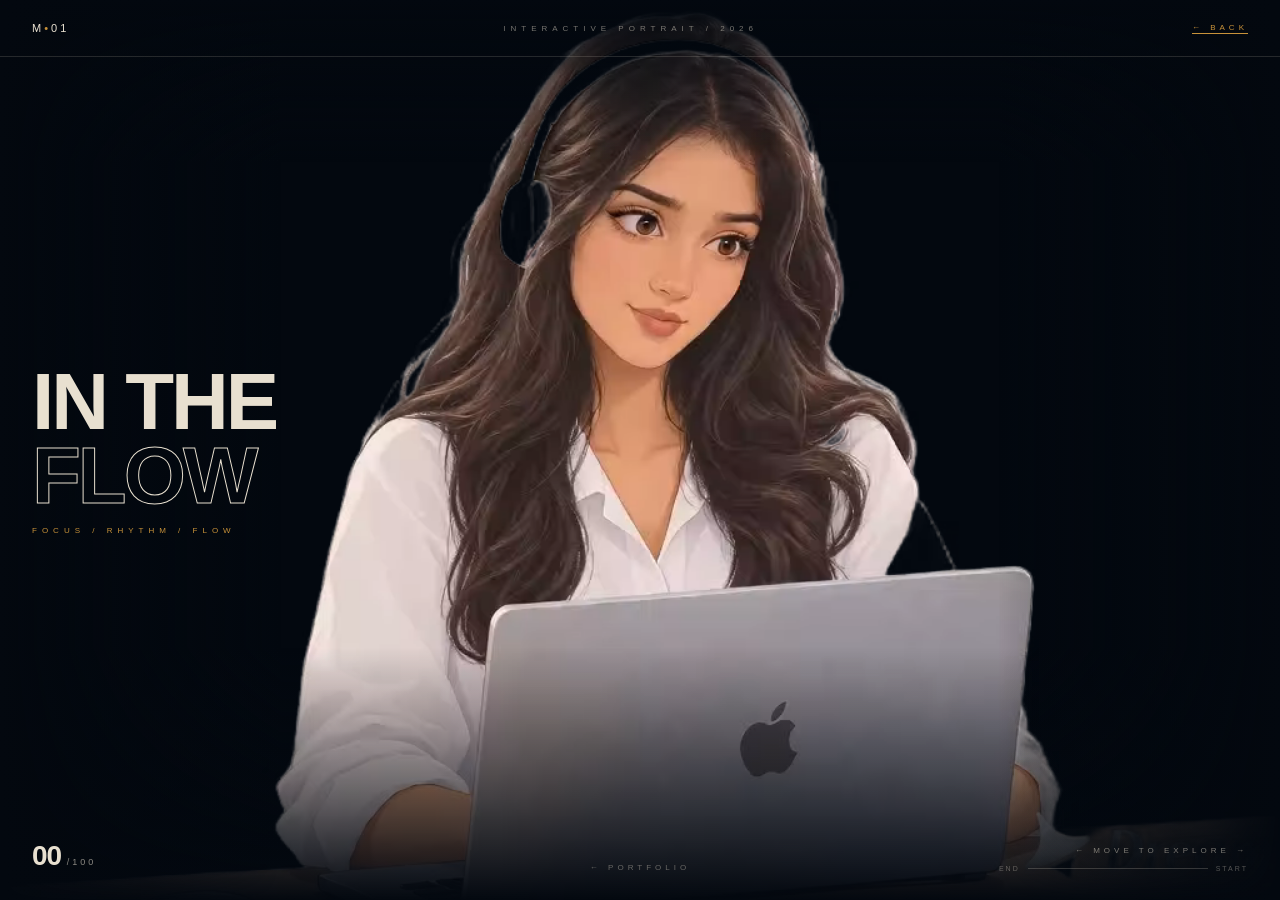
==== film.html @ 6ee55d55 "Add interactive film scrub page" ====
<!DOCTYPE html>
<html lang="en">
<head>
  <meta charset="UTF-8"/>
  <meta name="viewport" content="width=device-width, initial-scale=1.0"/>
  <title>Interactive Portrait — Maram Saidi</title>
  <style>
    *, *::before, *::after { box-sizing: border-box; margin: 0; padding: 0; }

    :root {
      --bg:     #03080f;
      --cream:  #e8e0d0;
      --amber:  #c8923a;
      --border: rgba(232,224,208,0.15);
    }

    html, body {
      width: 100%; height: 100%;
      background: var(--bg);
      color: var(--cream);
      font-family: 'Helvetica Neue', Helvetica, Arial, sans-serif;
      overflow: hidden;
      user-select: none;
      -webkit-user-select: none;
    }

    /* ── LOADER ── */
    #loader {
      position: fixed; inset: 0; z-index: 100;
      background: var(--bg);
      display: flex; flex-direction: column;
      align-items: center; justify-content: center; gap: 18px;
      transition: opacity 0.8s ease;
    }
    #loader.hidden { opacity: 0; pointer-events: none; }
    .loader-label {
      font-size: 9px; letter-spacing: 4px; text-transform: uppercase;
      color: var(--amber);
    }
    .loader-bar-track {
      width: 180px; height: 1px;
      background: rgba(232,224,208,0.2);
      position: relative; overflow: hidden;
    }
    .loader-bar-fill {
      position: absolute; inset: 0;
      background: var(--amber);
      transform: scaleX(0); transform-origin: left;
      animation: loaderPulse 1.4s ease-in-out infinite;
    }
    @keyframes loaderPulse {
      0%   { transform: scaleX(0) translateX(0); }
      50%  { transform: scaleX(0.6) translateX(40%); }
      100% { transform: scaleX(0) translateX(200%); }
    }
    @media (prefers-reduced-motion: reduce) {
      .loader-bar-fill { animation: none; transform: scaleX(0.5); }
    }

    /* ── SECTION ── */
    #film-section {
      position: relative;
      width: 100vw; height: 100vh;
      overflow: hidden;
      cursor: ew-resize;
      touch-action: none;
    }

    /* ── VIDEO ── */
    .hero-film {
      position: absolute; inset: 0;
      width: 100%; height: 100%;
      object-fit: cover;
      object-position: center;
      opacity: 0;
      transition: opacity 0.8s ease;
      display: block;
    }
    .hero-film.ready { opacity: 1; }
    @media (prefers-reduced-motion: reduce) {
      .hero-film { transition: none; }
    }

    /* ── VIGNETTE ── */
    .vignette {
      position: absolute; inset: 0; pointer-events: none; z-index: 2;
      background:
        linear-gradient(to right,  var(--bg) 0%, transparent 22%, transparent 78%, var(--bg) 100%),
        linear-gradient(to bottom, var(--bg) 0%, transparent 18%, transparent 72%, var(--bg) 100%);
    }

    /* ── HEADER ── */
    header {
      position: absolute; top: 0; left: 0; right: 0;
      z-index: 10;
      display: flex; align-items: center; justify-content: space-between;
      padding: 22px 32px;
      border-bottom: 1px solid var(--border);
    }
    .h-logo {
      font-size: 11px; letter-spacing: 3px; font-weight: 500;
      color: var(--cream);
    }
    .h-logo span { color: var(--amber); }
    .h-center {
      font-size: 8px; letter-spacing: 5px; text-transform: uppercase;
      color: rgba(232,224,208,0.5);
    }
    .h-link {
      font-size: 8px; letter-spacing: 4px; text-transform: uppercase;
      color: var(--amber); text-decoration: none;
      border-bottom: 1px solid var(--amber);
      padding-bottom: 1px;
      transition: opacity 0.2s;
    }
    .h-link:hover { opacity: 0.7; }

    /* ── TITLE (left) ── */
    .title-block {
      position: absolute; left: 32px; top: 50%;
      transform: translateY(-50%);
      z-index: 10;
    }
    .title-main {
      font-size: clamp(42px, 7vw, 80px);
      font-weight: 900;
      letter-spacing: -3px;
      line-height: 0.92;
      text-transform: uppercase;
    }
    .title-main .outline {
      -webkit-text-stroke: 1px var(--cream);
      color: transparent;
    }
    .title-sub {
      margin-top: 14px;
      font-size: 8px; letter-spacing: 5px; text-transform: uppercase;
      color: var(--amber);
    }

    /* ── BOTTOM RIGHT: scrub guide ── */
    .scrub-guide {
      position: absolute; bottom: 28px; right: 32px;
      z-index: 10;
      display: flex; flex-direction: column; align-items: flex-end; gap: 10px;
    }
    .scrub-label {
      font-size: 8px; letter-spacing: 4px; text-transform: uppercase;
      color: rgba(232,224,208,0.5);
    }
    .scrub-bar-wrap {
      display: flex; align-items: center; gap: 8px;
    }
    .scrub-end-label {
      font-size: 7px; letter-spacing: 2px; color: rgba(232,224,208,0.35);
      text-transform: uppercase;
    }
    .scrub-bar-track {
      width: 180px; height: 1px;
      background: rgba(232,224,208,0.2);
      position: relative; overflow: hidden;
    }
    .scrub-bar-fill {
      position: absolute; inset: 0;
      background: var(--amber);
      transform: scaleX(0); transform-origin: left;
      transition: transform 0.05s linear;
    }
    @media (prefers-reduced-motion: reduce) {
      .scrub-bar-fill { transition: none; }
    }

    /* ── BOTTOM LEFT: counter ── */
    .counter {
      position: absolute; bottom: 28px; left: 32px;
      z-index: 10;
      font-size: 9px; letter-spacing: 3px;
      font-variant-numeric: tabular-nums;
      color: rgba(232,224,208,0.6);
    }
    .counter .num { font-size: 28px; font-weight: 800; color: var(--cream); letter-spacing: -1px; }

    /* ── BACK LINK ── */
    .back-link {
      position: absolute; bottom: 28px; left: 50%; transform: translateX(-50%);
      z-index: 10;
      font-size: 8px; letter-spacing: 4px; text-transform: uppercase;
      color: rgba(232,224,208,0.4); text-decoration: none;
      transition: color 0.2s;
    }
    .back-link:hover { color: var(--amber); }

    /* ── RESPONSIVE ── */
    @media (max-width: 720px) {
      .h-center { display: none; }
      .counter  { display: none; }
      .title-main { font-size: 38px; letter-spacing: -2px; }
      .title-block { left: 16px; }
      header { padding: 16px; }
      .scrub-guide { right: 16px; bottom: 20px; }
    }
  </style>
</head>
<body>

  <!-- Loader -->
  <div id="loader">
    <span class="loader-label">Loading Portrait</span>
    <div class="loader-bar-track"><div class="loader-bar-fill"></div></div>
  </div>

  <!-- Main section -->
  <section id="film-section">

    <!-- Video -->
    <video class="hero-film" muted playsinline preload="auto" id="hero-film">
      <source src="assets/hero.webm" type="video/webm">
      <source src="assets/heroleft.mp4" type="video/mp4">
    </video>

    <!-- Vignette -->
    <div class="vignette"></div>

    <!-- Header -->
    <header>
      <div class="h-logo">M<span>•</span>01</div>
      <div class="h-center">Interactive Portrait / 2026</div>
      <a href="index.html" class="h-link">← Back</a>
    </header>

    <!-- Title -->
    <div class="title-block">
      <div class="title-main">
        IN THE<br><span class="outline">FLOW</span>
      </div>
      <div class="title-sub">Focus / Rhythm / Flow</div>
    </div>

    <!-- Scrub guide -->
    <div class="scrub-guide">
      <div class="scrub-label">← Move to Explore →</div>
      <div class="scrub-bar-wrap">
        <span class="scrub-end-label">End</span>
        <div class="scrub-bar-track">
          <div class="scrub-bar-fill" id="scrub-fill"></div>
        </div>
        <span class="scrub-end-label">Start</span>
      </div>
    </div>

    <!-- Counter -->
    <div class="counter">
      <span class="num" id="counter-num">00</span> /100
    </div>

    <!-- Back to portfolio -->
    <a href="index.html" class="back-link">← Portfolio</a>

  </section>

  <script>
    const video    = document.getElementById('hero-film');
    const fill     = document.getElementById('scrub-fill');
    const counter  = document.getElementById('counter-num');
    const loader   = document.getElementById('loader');

    let duration = 0;
    let targetTime = 0;
    let rafId = null;

    /* ── Init ── */
    function init() {
      if (!Number.isFinite(video.duration) || video.duration === 0) return;
      video.pause();
      video.currentTime = 0;
      duration = video.duration;
      // Show video, hide loader
      video.classList.add('ready');
      loader.classList.add('hidden');
    }

    video.addEventListener('loadedmetadata', init);
    if (video.readyState >= 1) init();

    /* ── Never autoplay ── */
    video.addEventListener('play', () => video.pause());

    /* ── Scrub ── */
    function updateUI(progress) {
      fill.style.transform = `scaleX(${progress})`;
      counter.textContent  = String(Math.round(progress * 100)).padStart(2, '0');
    }

    function seekTo(nextTime) {
      targetTime = Math.min(duration, Math.max(0, nextTime));
      if (rafId !== null) return;
      rafId = requestAnimationFrame(() => {
        video.currentTime = targetTime;
        const progress = duration ? targetTime / duration : 0;
        updateUI(progress);
        rafId = null;
      });
    }

    /* ── Mouse: right=start (0), left=end (1) — inversé ── */
    window.addEventListener('mousemove', (e) => {
      if (!duration) return;
      const inverse = 1 - Math.min(1, Math.max(0, e.clientX / window.innerWidth));
      seekTo(inverse * duration);
    }, { passive: true });

    /* ── Touch / Pointer ── */
    const section = document.getElementById('film-section');
    section.addEventListener('pointermove', (e) => {
      if (!duration) return;
      const inverse = 1 - Math.min(1, Math.max(0, e.clientX / window.innerWidth));
      seekTo(inverse * duration);
    }, { passive: true });

    /* ── Keyboard ── */
    window.addEventListener('keydown', (e) => {
      if (!duration) return;
      const step = duration / 24;
      if (e.key === 'ArrowRight') seekTo(video.currentTime - step); // right = back toward start
      if (e.key === 'ArrowLeft')  seekTo(video.currentTime + step); // left = forward toward end
    });
  </script>

</body>
</html>
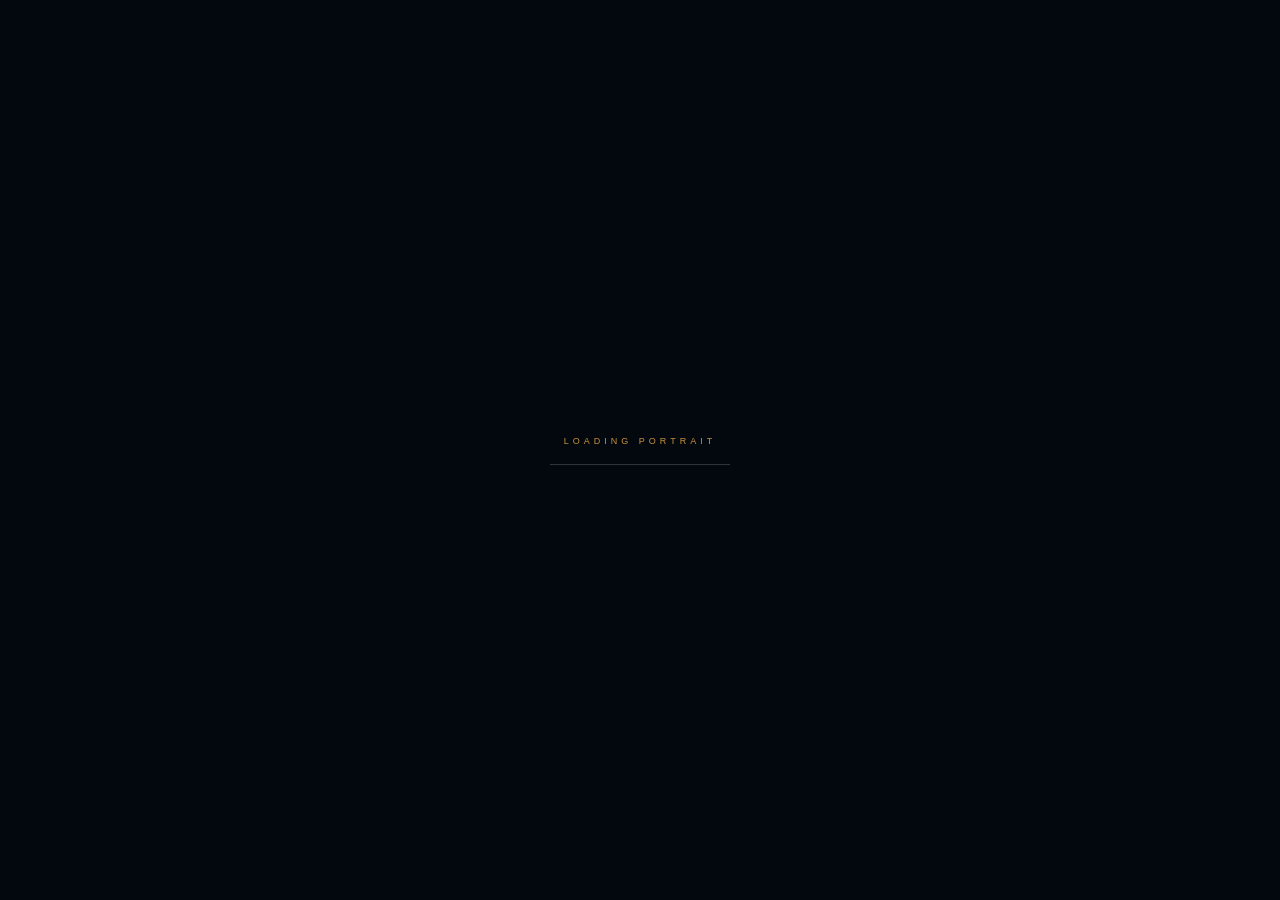
==== commit d33fb3e2: "Switch to hero.mp4 in both main hero and film page" ====
--- a/film.html
+++ b/film.html
@@ -214,8 +214,7 @@
 
     <!-- Video -->
     <video class="hero-film" muted playsinline preload="auto" id="hero-film">
-      <source src="assets/hero.webm" type="video/webm">
-      <source src="assets/heroleft.mp4" type="video/mp4">
+      <source src="assets/hero.mp4" type="video/mp4">
     </video>
 
     <!-- Vignette -->
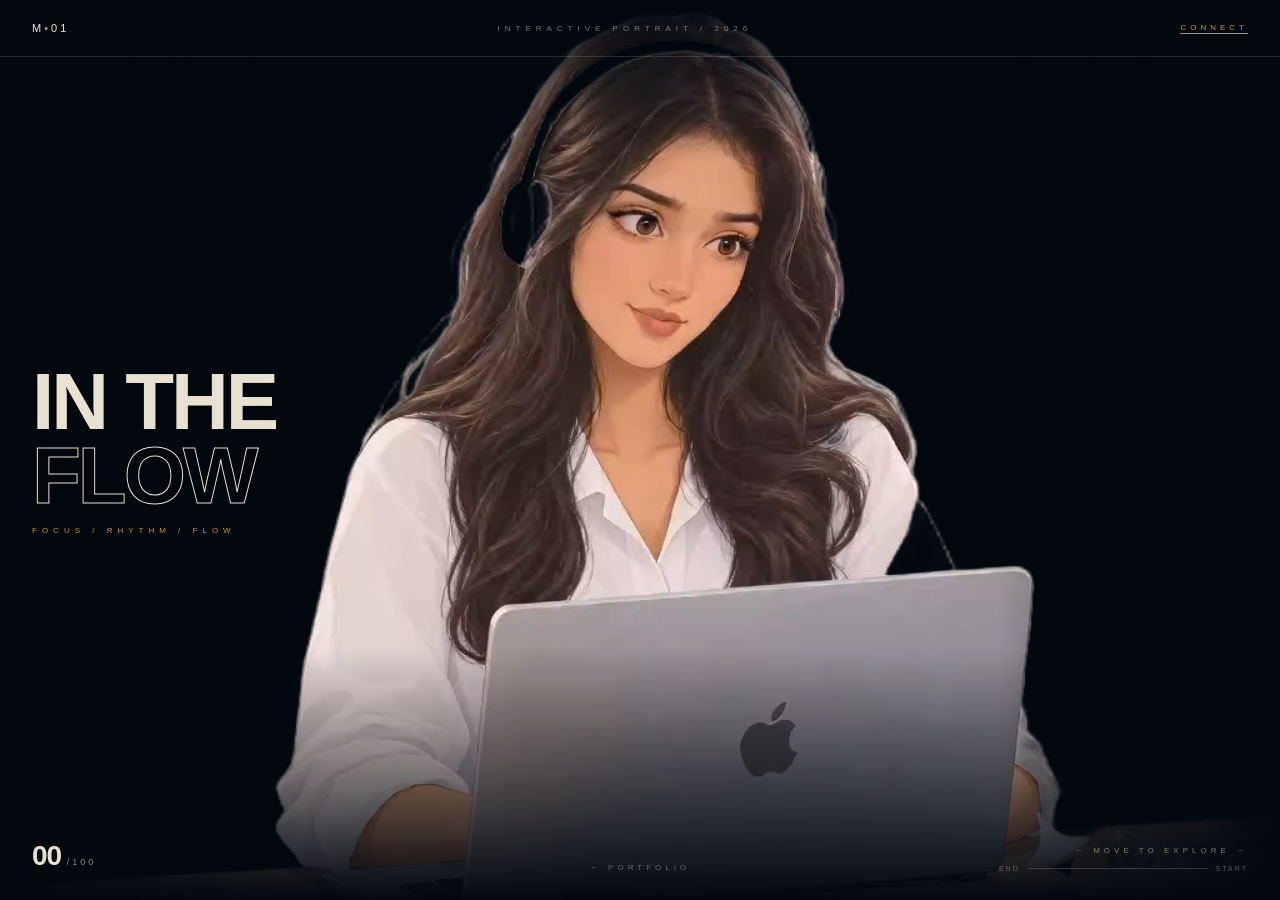
==== commit 69b1c5d6: "film.html: add WebM source priority, fix Connect link" ====
--- a/film.html
+++ b/film.html
@@ -214,7 +214,8 @@
 
     <!-- Video -->
     <video class="hero-film" muted playsinline preload="auto" id="hero-film">
-      <source src="assets/hero.mp4" type="video/mp4">
+      <source src="assets/hero0.webm" type="video/webm">
+      <source src="assets/hero.mp4"   type="video/mp4">
     </video>
 
     <!-- Vignette -->
@@ -224,7 +225,7 @@
     <header>
       <div class="h-logo">M<span>•</span>01</div>
       <div class="h-center">Interactive Portrait / 2026</div>
-      <a href="index.html" class="h-link">← Back</a>
+      <a href="index.html" class="h-link">Connect</a>
     </header>
 
     <!-- Title -->
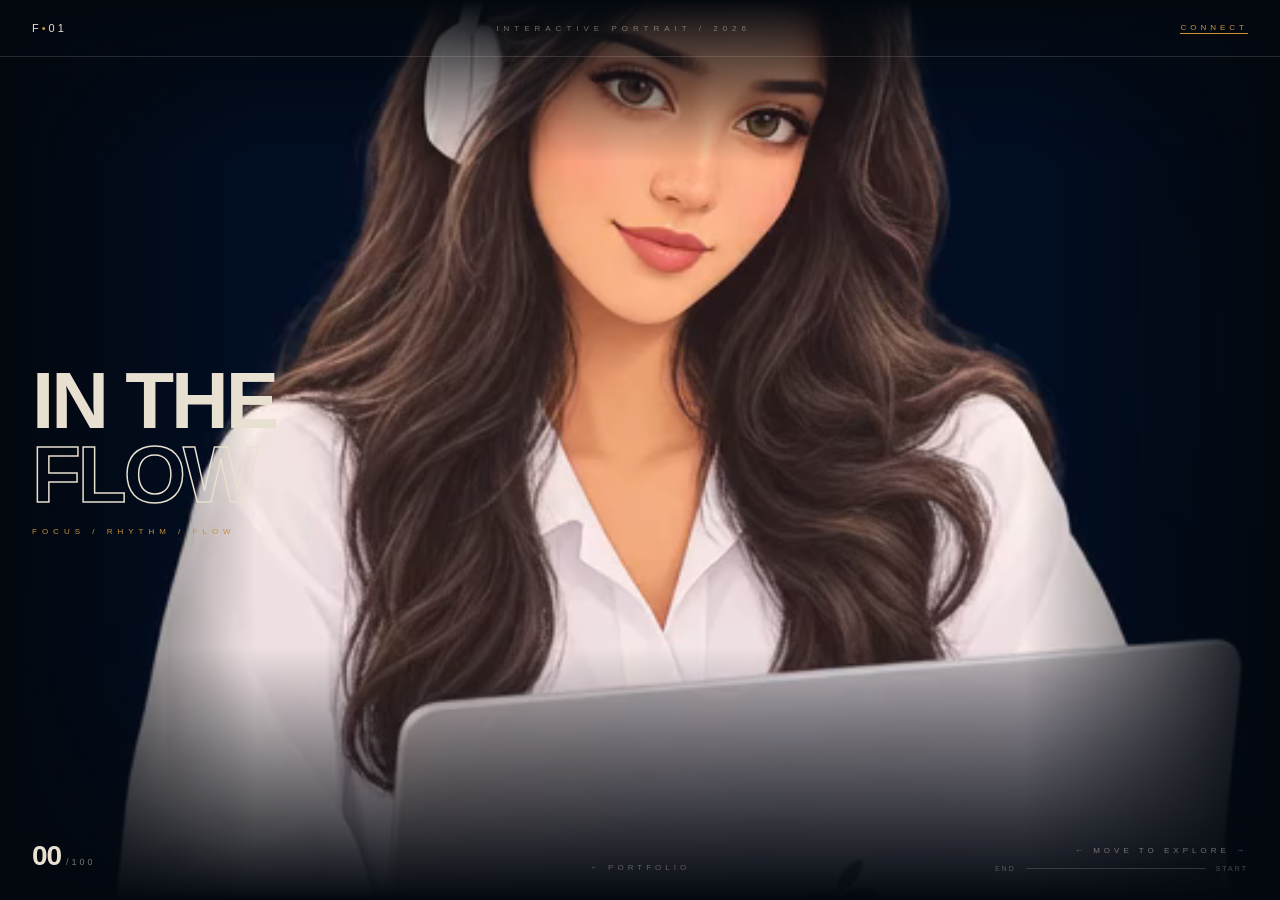
==== commit 9367c77a: "hero video scrub + layout fix + clean design" ====
--- a/film.html
+++ b/film.html
@@ -33,6 +33,7 @@
       transition: opacity 0.8s ease;
     }
     #loader.hidden { opacity: 0; pointer-events: none; }
+
     .loader-label {
       font-size: 9px; letter-spacing: 4px; text-transform: uppercase;
       color: var(--amber);
@@ -49,15 +50,15 @@
       animation: loaderPulse 1.4s ease-in-out infinite;
     }
     @keyframes loaderPulse {
-      0%   { transform: scaleX(0) translateX(0); }
-      50%  { transform: scaleX(0.6) translateX(40%); }
-      100% { transform: scaleX(0) translateX(200%); }
+      0%   { transform: scaleX(0)   translateX(0);    }
+      50%  { transform: scaleX(0.6) translateX(40%);  }
+      100% { transform: scaleX(0)   translateX(200%); }
     }
     @media (prefers-reduced-motion: reduce) {
       .loader-bar-fill { animation: none; transform: scaleX(0.5); }
     }
 
-    /* ── SECTION ── */
+    /* ── MAIN SECTION ── */
     #film-section {
       position: relative;
       width: 100vw; height: 100vh;
@@ -72,9 +73,9 @@
       width: 100%; height: 100%;
       object-fit: cover;
       object-position: center;
+      display: block;
       opacity: 0;
       transition: opacity 0.8s ease;
-      display: block;
     }
     .hero-film.ready { opacity: 1; }
     @media (prefers-reduced-motion: reduce) {
@@ -83,9 +84,10 @@
 
     /* ── VIGNETTE ── */
     .vignette {
-      position: absolute; inset: 0; pointer-events: none; z-index: 2;
+      position: absolute; inset: 0;
+      pointer-events: none; z-index: 2;
       background:
-        linear-gradient(to right,  var(--bg) 0%, transparent 22%, transparent 78%, var(--bg) 100%),
+        linear-gradient(to right,  var(--bg) 0%, transparent 20%, transparent 80%, var(--bg) 100%),
         linear-gradient(to bottom, var(--bg) 0%, transparent 18%, transparent 72%, var(--bg) 100%);
     }
 
@@ -104,7 +106,7 @@
     .h-logo span { color: var(--amber); }
     .h-center {
       font-size: 8px; letter-spacing: 5px; text-transform: uppercase;
-      color: rgba(232,224,208,0.5);
+      color: rgba(232,224,208,0.45);
     }
     .h-link {
       font-size: 8px; letter-spacing: 4px; text-transform: uppercase;
@@ -113,9 +115,9 @@
       padding-bottom: 1px;
       transition: opacity 0.2s;
     }
-    .h-link:hover { opacity: 0.7; }
-
-    /* ── TITLE (left) ── */
+    .h-link:hover { opacity: 0.65; }
+
+    /* ── TITLE BLOCK (left, vertically centered) ── */
     .title-block {
       position: absolute; left: 32px; top: 50%;
       transform: translateY(-50%);
@@ -127,18 +129,19 @@
       letter-spacing: -3px;
       line-height: 0.92;
       text-transform: uppercase;
+      color: var(--cream);
     }
     .title-main .outline {
-      -webkit-text-stroke: 1px var(--cream);
+      -webkit-text-stroke: 1.5px var(--cream);
       color: transparent;
     }
     .title-sub {
-      margin-top: 14px;
+      margin-top: 16px;
       font-size: 8px; letter-spacing: 5px; text-transform: uppercase;
       color: var(--amber);
     }
 
-    /* ── BOTTOM RIGHT: scrub guide ── */
+    /* ── SCRUB GUIDE (bottom right) ── */
     .scrub-guide {
       position: absolute; bottom: 28px; right: 32px;
       z-index: 10;
@@ -146,19 +149,19 @@
     }
     .scrub-label {
       font-size: 8px; letter-spacing: 4px; text-transform: uppercase;
-      color: rgba(232,224,208,0.5);
+      color: rgba(232,224,208,0.45);
     }
     .scrub-bar-wrap {
-      display: flex; align-items: center; gap: 8px;
+      display: flex; align-items: center; gap: 10px;
     }
     .scrub-end-label {
-      font-size: 7px; letter-spacing: 2px; color: rgba(232,224,208,0.35);
-      text-transform: uppercase;
+      font-size: 7px; letter-spacing: 2px; text-transform: uppercase;
+      color: rgba(232,224,208,0.3);
     }
     .scrub-bar-track {
       width: 180px; height: 1px;
-      background: rgba(232,224,208,0.2);
-      position: relative; overflow: hidden;
+      background: rgba(232,224,208,0.18);
+      position: relative;
     }
     .scrub-bar-fill {
       position: absolute; inset: 0;
@@ -170,34 +173,40 @@
       .scrub-bar-fill { transition: none; }
     }
 
-    /* ── BOTTOM LEFT: counter ── */
+    /* ── COUNTER (bottom left) ── */
     .counter {
       position: absolute; bottom: 28px; left: 32px;
       z-index: 10;
       font-size: 9px; letter-spacing: 3px;
       font-variant-numeric: tabular-nums;
-      color: rgba(232,224,208,0.6);
-    }
-    .counter .num { font-size: 28px; font-weight: 800; color: var(--cream); letter-spacing: -1px; }
-
-    /* ── BACK LINK ── */
+      color: rgba(232,224,208,0.5);
+    }
+    .counter .num {
+      font-size: 28px; font-weight: 800;
+      color: var(--cream); letter-spacing: -1px;
+      font-variant-numeric: tabular-nums;
+    }
+
+    /* ── BACK LINK (bottom center) ── */
     .back-link {
-      position: absolute; bottom: 28px; left: 50%; transform: translateX(-50%);
+      position: absolute; bottom: 28px; left: 50%;
+      transform: translateX(-50%);
       z-index: 10;
       font-size: 8px; letter-spacing: 4px; text-transform: uppercase;
-      color: rgba(232,224,208,0.4); text-decoration: none;
+      color: rgba(232,224,208,0.35); text-decoration: none;
       transition: color 0.2s;
     }
     .back-link:hover { color: var(--amber); }
 
     /* ── RESPONSIVE ── */
     @media (max-width: 720px) {
-      .h-center { display: none; }
-      .counter  { display: none; }
+      .h-center  { display: none; }
+      .counter   { display: none; }
       .title-main { font-size: 38px; letter-spacing: -2px; }
       .title-block { left: 16px; }
       header { padding: 16px; }
       .scrub-guide { right: 16px; bottom: 20px; }
+      .back-link { display: none; }
     }
   </style>
 </head>
@@ -206,24 +215,27 @@
   <!-- Loader -->
   <div id="loader">
     <span class="loader-label">Loading Portrait</span>
-    <div class="loader-bar-track"><div class="loader-bar-fill"></div></div>
+    <div class="loader-bar-track">
+      <div class="loader-bar-fill"></div>
+    </div>
   </div>
 
   <!-- Main section -->
   <section id="film-section">
 
-    <!-- Video -->
-    <video class="hero-film" muted playsinline preload="auto" id="hero-film">
-      <source src="assets/hero0.webm" type="video/webm">
-      <source src="assets/hero.mp4"   type="video/mp4">
+    <!-- Video: WebM first (VP9/Chromium), MP4 fallback -->
+    <video class="hero-film" id="hero-film"
+           muted playsinline preload="auto">
+      <source src="assets/hero_scrub.webm" type="video/webm">
+      <source src="assets/hero.mp4"        type="video/mp4">
     </video>
 
-    <!-- Vignette -->
+    <!-- Vignette overlay -->
     <div class="vignette"></div>
 
     <!-- Header -->
     <header>
-      <div class="h-logo">M<span>•</span>01</div>
+      <div class="h-logo">F<span>•</span>01</div>
       <div class="h-center">Interactive Portrait / 2026</div>
       <a href="index.html" class="h-link">Connect</a>
     </header>
@@ -250,79 +262,88 @@
 
     <!-- Counter -->
     <div class="counter">
-      <span class="num" id="counter-num">00</span> /100
+      <span class="num" id="counter-num">00</span>&thinsp;/100
     </div>
 
-    <!-- Back to portfolio -->
+    <!-- Back link -->
     <a href="index.html" class="back-link">← Portfolio</a>
 
   </section>
 
   <script>
-    const video    = document.getElementById('hero-film');
-    const fill     = document.getElementById('scrub-fill');
-    const counter  = document.getElementById('counter-num');
-    const loader   = document.getElementById('loader');
-
-    let duration = 0;
+    const video   = document.getElementById('hero-film');
+    const fill    = document.getElementById('scrub-fill');
+    const counter = document.getElementById('counter-num');
+    const loader  = document.getElementById('loader');
+
+    let duration  = 0;
     let targetTime = 0;
-    let rafId = null;
-
-    /* ── Init ── */
+    let rafId     = null;
+
+    /* ── 1. Never let the video play ── */
+    video.addEventListener('play', () => video.pause());
+
+    /* ── 2. Init once metadata is ready ── */
     function init() {
       if (!Number.isFinite(video.duration) || video.duration === 0) return;
+      if (duration > 0) return; // already done
+      duration = video.duration;
       video.pause();
       video.currentTime = 0;
-      duration = video.duration;
-      // Show video, hide loader
       video.classList.add('ready');
       loader.classList.add('hidden');
+      updateUI(0);
     }
 
     video.addEventListener('loadedmetadata', init);
+    video.addEventListener('durationchange', init);
+    video.addEventListener('canplay',        init);
     if (video.readyState >= 1) init();
 
-    /* ── Never autoplay ── */
-    video.addEventListener('play', () => video.pause());
-
-    /* ── Scrub ── */
+    /* ── 3. UI ── */
     function updateUI(progress) {
       fill.style.transform = `scaleX(${progress})`;
       counter.textContent  = String(Math.round(progress * 100)).padStart(2, '0');
     }
 
+    /* ── 4. Seek (one rAF at a time) ── */
     function seekTo(nextTime) {
-      targetTime = Math.min(duration, Math.max(0, nextTime));
+      targetTime = Math.max(0, Math.min(duration, nextTime));
       if (rafId !== null) return;
       rafId = requestAnimationFrame(() => {
         video.currentTime = targetTime;
-        const progress = duration ? targetTime / duration : 0;
-        updateUI(progress);
+        updateUI(duration > 0 ? targetTime / duration : 0);
         rafId = null;
       });
     }
 
-    /* ── Mouse: right=start (0), left=end (1) — inversé ── */
+    /* ── 5. Mouse: right = frame 0 (start), left = last frame (end) ── */
     window.addEventListener('mousemove', (e) => {
       if (!duration) return;
-      const inverse = 1 - Math.min(1, Math.max(0, e.clientX / window.innerWidth));
+      const norm    = Math.max(0, Math.min(1, e.clientX / window.innerWidth));
+      const inverse = 1 - norm;
       seekTo(inverse * duration);
     }, { passive: true });
 
-    /* ── Touch / Pointer ── */
+    /* ── 6. Touch / pointer drag ── */
     const section = document.getElementById('film-section');
+    section.addEventListener('pointerdown', (e) => {
+      section.setPointerCapture(e.pointerId);
+    });
     section.addEventListener('pointermove', (e) => {
       if (!duration) return;
-      const inverse = 1 - Math.min(1, Math.max(0, e.clientX / window.innerWidth));
+      if (e.buttons === 0) return; // only while pressed
+      const norm    = Math.max(0, Math.min(1, e.clientX / window.innerWidth));
+      const inverse = 1 - norm;
       seekTo(inverse * duration);
     }, { passive: true });
 
-    /* ── Keyboard ── */
+    /* ── 7. Keyboard: arrows scrub by 1/24 of duration ── */
     window.addEventListener('keydown', (e) => {
       if (!duration) return;
       const step = duration / 24;
-      if (e.key === 'ArrowRight') seekTo(video.currentTime - step); // right = back toward start
-      if (e.key === 'ArrowLeft')  seekTo(video.currentTime + step); // left = forward toward end
+      if (e.key === 'ArrowRight') { e.preventDefault(); seekTo(video.currentTime - step); }
+      if (e.key === 'ArrowLeft')  { e.preventDefault(); seekTo(video.currentTime + step); }
     });
   </script>
 
